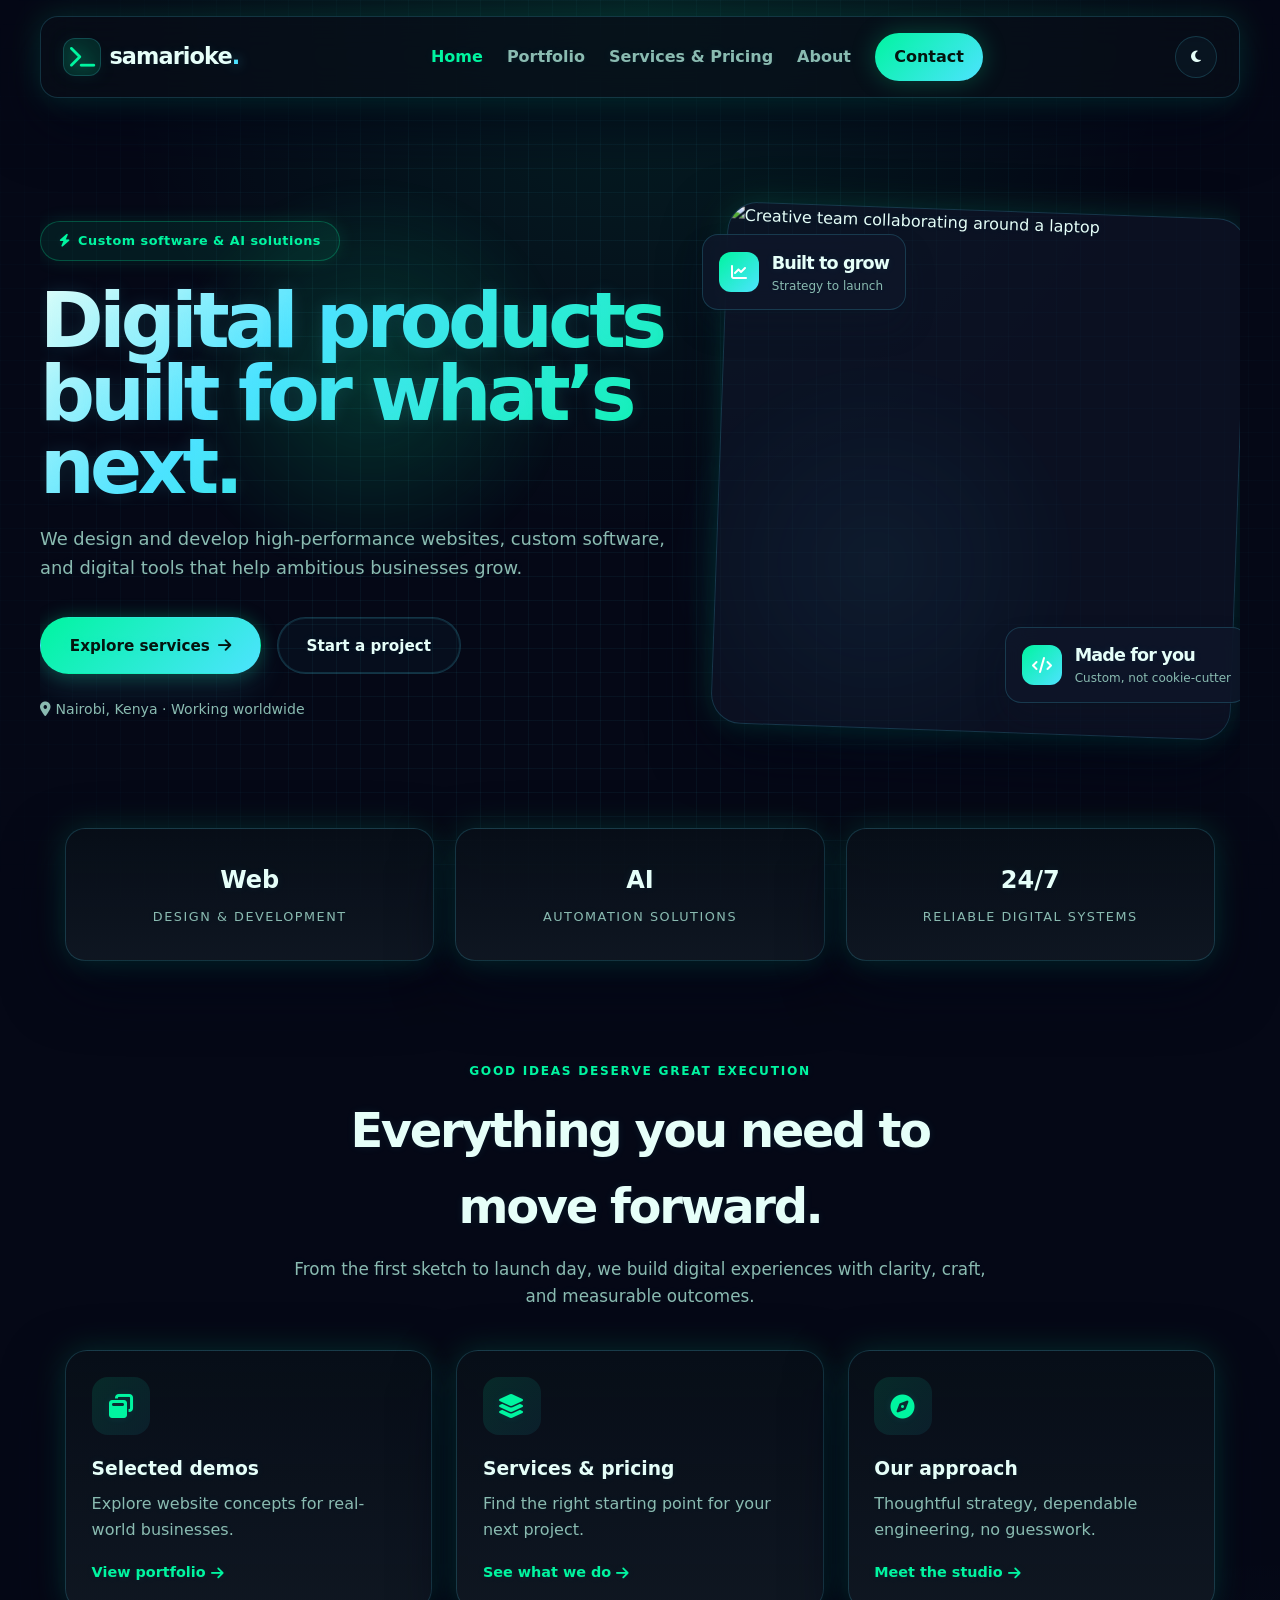
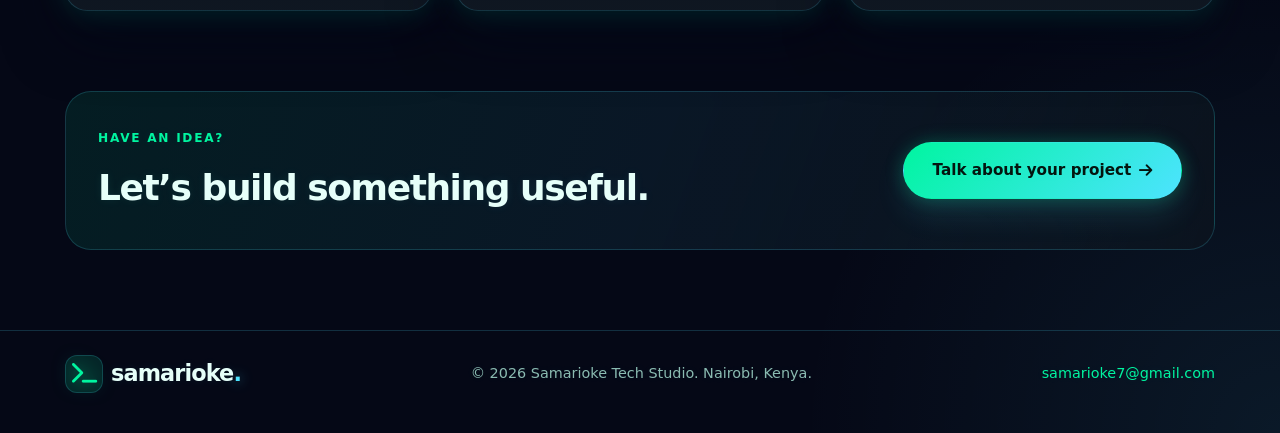
==== index.html @ d82908d6 "Initial site build" ====
<!DOCTYPE html>
<html lang="en">
<head>
    <meta charset="UTF-8">
    <meta name="viewport" content="width=device-width, initial-scale=1.0">
    <meta name="description" content="Samarioke Tech Studio designs and builds modern websites, software, and digital experiences for growing businesses.">
    <title>Samarioke Tech Studio | Digital products, built to scale</title>
    <link rel="icon" href="favicon.svg" type="image/svg+xml">
    <link rel="stylesheet" href="style.css">
    <link rel="stylesheet" href="https://cdnjs.cloudflare.com/ajax/libs/font-awesome/6.4.0/css/all.min.css">
</head>
<body>
    <header class="navbar">
        <a class="logo" href="index.html" aria-label="Samarioke Tech Studio home">
            <span class="logo-mark" aria-hidden="true"><i class="fa-solid fa-terminal"></i></span>
            <span class="logo-name">samarioke<span>.</span></span>
        </a>
        <nav class="nav-links" aria-label="Main navigation">
            <a class="active" aria-current="page" href="index.html">Home</a>
            <a href="portfolio.html">Portfolio</a>
            <a href="services.html">Services &amp; Pricing</a>
            <a href="about.html">About</a>
            <a class="btn-nav" href="contact.html">Contact</a>
        </nav>
        <button class="theme-toggle" id="themeToggle" type="button" aria-label="Switch to light theme" title="Toggle theme">
            <i class="fa-solid fa-moon" aria-hidden="true"></i>
        </button>
    </header>

    <main>
        <section class="hero-section">
            <div class="hero-content">
                <span class="badge"><i class="fa-solid fa-bolt" aria-hidden="true"></i> Custom software &amp; AI solutions</span>
                <h1>Digital products built for what’s next.</h1>
                <p>We design and develop high-performance websites, custom software, and digital tools that help ambitious businesses grow.</p>
                <div class="hero-buttons">
                    <a href="services.html" class="btn primary">Explore services <i class="fa-solid fa-arrow-right" aria-hidden="true"></i></a>
                    <a href="contact.html" class="btn secondary">Start a project</a>
                </div>
                <p class="hero-note"><i class="fa-solid fa-location-dot" aria-hidden="true"></i> Nairobi, Kenya · Working worldwide</p>
            </div>
            <div class="hero-visual" aria-label="A team collaborating on a digital product">
                <div class="image-card main-image-card">
                    <img src="https://images.unsplash.com/photo-1522202176988-66273c2fd55f?auto=format&amp;fit=crop&amp;w=900&amp;q=80" alt="Creative team collaborating around a laptop">
                </div>
                <div class="floating-badge floating-badge-top">
                    <i class="fa-solid fa-chart-line" aria-hidden="true"></i>
                    <div><strong>Built to grow</strong><span>Strategy to launch</span></div>
                </div>
                <div class="floating-badge floating-badge-bottom">
                    <i class="fa-solid fa-code" aria-hidden="true"></i>
                    <div><strong>Made for you</strong><span>Custom, not cookie-cutter</span></div>
                </div>
            </div>
        </section>

        <section class="stats-section" aria-label="Studio highlights">
            <div class="stat-card"><h2>Web</h2><p>Design &amp; development</p></div>
            <div class="stat-card"><h2>AI</h2><p>Automation solutions</p></div>
            <div class="stat-card"><h2>24/7</h2><p>Reliable digital systems</p></div>
        </section>

        <section class="home-intro">
            <div class="section-header">
                <span class="eyebrow">Good ideas deserve great execution</span>
                <h2>Everything you need to move forward.</h2>
                <p>From the first sketch to launch day, we build digital experiences with clarity, craft, and measurable outcomes.</p>
            </div>
            <div class="home-link-grid">
                <a class="home-link-card" href="portfolio.html">
                    <span class="icon-wrapper"><i class="fa-solid fa-window-restore" aria-hidden="true"></i></span>
                    <h3>Selected demos</h3><p>Explore website concepts for real-world businesses.</p>
                    <span class="card-link">View portfolio <i class="fa-solid fa-arrow-right" aria-hidden="true"></i></span>
                </a>
                <a class="home-link-card" href="services.html">
                    <span class="icon-wrapper"><i class="fa-solid fa-layer-group" aria-hidden="true"></i></span>
                    <h3>Services &amp; pricing</h3><p>Find the right starting point for your next project.</p>
                    <span class="card-link">See what we do <i class="fa-solid fa-arrow-right" aria-hidden="true"></i></span>
                </a>
                <a class="home-link-card" href="about.html">
                    <span class="icon-wrapper"><i class="fa-solid fa-compass" aria-hidden="true"></i></span>
                    <h3>Our approach</h3><p>Thoughtful strategy, dependable engineering, no guesswork.</p>
                    <span class="card-link">Meet the studio <i class="fa-solid fa-arrow-right" aria-hidden="true"></i></span>
                </a>
            </div>
        </section>

        <section class="home-cta">
            <div>
                <span class="eyebrow">Have an idea?</span>
                <h2>Let’s build something useful.</h2>
            </div>
            <a href="contact.html" class="btn primary">Talk about your project <i class="fa-solid fa-arrow-right" aria-hidden="true"></i></a>
        </section>
    </main>

    <footer class="site-footer">
        <a class="logo" href="index.html">
            <span class="logo-mark" aria-hidden="true"><i class="fa-solid fa-terminal"></i></span>
            <span class="logo-name">samarioke<span>.</span></span>
        </a>
        <p>&copy; 2026 Samarioke Tech Studio. Nairobi, Kenya.</p>
        <a href="mailto:samarioke7@gmail.com">samarioke7@gmail.com</a>
    </footer>

    <script src="script.js"></script>
</body>
</html>
---- style.css ----
/* CSS Variables for Themes */
:root {
    --bg-primary: #050816;
    --bg-secondary: rgba(10, 15, 27, 0.8);
    --bg-card: rgba(15, 23, 34, 0.88);
    --bg-elevated: rgba(12, 20, 30, 0.96);
    --text-primary: #e6fff9;
    --text-secondary: #8abbb1;
    --accent: #00f5a0;
    --accent-strong: #00d98a;
    --accent-soft: rgba(0, 245, 160, 0.12);
    --accent-2: #4de3ff;
    --border-color: rgba(77, 227, 255, 0.18);
    --shadow: 0 0 30px rgba(0, 245, 160, 0.16), 0 24px 60px rgba(2, 6, 23, 0.8);
}

body.light-mode {
    --bg-primary: #edfdf9;
    --bg-secondary: rgba(255, 255, 255, 0.8);
    --bg-card: rgba(255, 255, 255, 0.96);
    --bg-elevated: rgba(238, 252, 248, 0.98);
    --text-primary: #04150f;
    --text-secondary: #3a5a52;
    --accent: #00a76a;
    --accent-strong: #008b57;
    --accent-soft: rgba(0, 167, 106, 0.08);
    --accent-2: #009dcd;
    --border-color: rgba(35, 82, 70, 0.2);
    --shadow: 0 18px 40px rgba(0, 18, 16, 0.12);
}

* {
    margin: 0;
    padding: 0;
    box-sizing: border-box;
}

html {
    scroll-behavior: smooth;
}

body {
    font-family: 'Segoe UI', system-ui, -apple-system, BlinkMacSystemFont, sans-serif;
    background:
        radial-gradient(circle at top, rgba(0, 245, 160, 0.1), transparent 25%),
        radial-gradient(circle at bottom right, rgba(77, 227, 255, 0.08), transparent 20%),
        var(--bg-primary);
    color: var(--text-primary);
    line-height: 1.6;
    transition: background-color 0.3s ease, color 0.3s ease;
    min-height: 100vh;
    text-shadow: 0 0 10px rgba(77, 227, 255, 0.08);
}

body::before {
    content: "";
    position: fixed;
    inset: 0;
    background-image: linear-gradient(rgba(77, 227, 255, 0.05) 1px, transparent 1px), linear-gradient(90deg, rgba(77, 227, 255, 0.05) 1px, transparent 1px);
    background-size: 24px 24px;
    mask-image: radial-gradient(circle at center, black 45%, transparent 100%);
    pointer-events: none;
    z-index: -1;
}

.navbar {
    width: min(1200px, calc(100% - 2rem));
    margin: 1rem auto 0;
    display: flex;
    justify-content: space-between;
    align-items: center;
    padding: 1rem 1.4rem;
    background: rgba(8, 15, 24, 0.72);
    border: 1px solid var(--border-color);
    border-radius: 18px;
    position: sticky;
    top: 0.75rem;
    z-index: 1000;
    backdrop-filter: blur(18px);
    box-shadow: var(--shadow);
}

body.light-mode .navbar {
    background: rgba(255, 255, 255, 0.82);
}

.logo {
    font-size: 1.4rem;
    font-weight: 800;
    color: var(--text-primary);
    display: flex;
    align-items: center;
    gap: 8px;
    letter-spacing: -0.04em;
    text-transform: none;
    text-decoration: none;
}

.logo-mark {
    width: 38px;
    height: 38px;
    display: inline-flex;
    align-items: center;
    justify-content: center;
    border: 1px solid var(--border-color);
    border-radius: 12px;
    background: var(--accent-soft);
}

.logo-icon {
    color: var(--accent);
    filter: drop-shadow(0 0 12px rgba(0, 245, 160, 0.8));
}

.logo-mark i {
    color: var(--accent);
    filter: drop-shadow(0 0 10px rgba(0, 245, 160, 0.7));
}

.logo-name > span {
    color: var(--accent-2);
    text-shadow: 0 0 12px rgba(77, 227, 255, 0.7);
}

.nav-links {
    display: flex;
    align-items: center;
    gap: 1.5rem;
}

.nav-links a {
    color: var(--text-secondary);
    text-decoration: none;
    font-weight: 600;
    transition: color 0.2s ease, transform 0.2s ease;
}

.nav-links a:hover {
    color: var(--accent);
    transform: translateY(-1px);
}

.nav-links a.active:not(.btn-nav) {
    color: var(--accent);
}

.btn-nav {
    background: linear-gradient(135deg, var(--accent), var(--accent-2));
    color: #04150f !important;
    padding: 0.7rem 1.2rem;
    border-radius: 999px;
    box-shadow: 0 0 25px rgba(0, 245, 160, 0.25);
    font-weight: 800;
}

.theme-toggle {
    background: rgba(77, 227, 255, 0.04);
    border: 1px solid var(--border-color);
    color: var(--text-primary);
    width: 42px;
    height: 42px;
    border-radius: 50%;
    cursor: pointer;
    display: inline-flex;
    align-items: center;
    justify-content: center;
    transition: transform 0.2s ease, border-color 0.2s ease, background 0.2s ease;
}

.theme-toggle:hover {
    transform: translateY(-1px);
    background: rgba(0, 245, 160, 0.08);
    border-color: rgba(0, 245, 160, 0.45);
    box-shadow: 0 0 14px rgba(0, 245, 160, 0.22);
}

.hero-section {
    position: relative;
    width: min(1200px, calc(100% - 2rem));
    margin: 0 auto;
    display: grid;
    grid-template-columns: 1.1fr 0.9fr;
    align-items: center;
    gap: 2.5rem;
    text-align: left;
    padding: 7rem 0 5rem;
    overflow: hidden;
}

.hero-section::before,
.hero-section::after {
    content: "";
    position: absolute;
    border-radius: 50%;
    filter: blur(12px);
    opacity: 0.8;
}

.hero-section::before {
    width: 420px;
    height: 420px;
    background: radial-gradient(circle, rgba(0, 245, 160, 0.22), transparent 68%);
    left: 10%;
    top: 10%;
}

.hero-section::after {
    width: 440px;
    height: 440px;
    background: radial-gradient(circle, rgba(77, 227, 255, 0.18), transparent 68%);
    right: 12%;
    bottom: 4%;
}

.hero-content {
    max-width: 640px;
    position: relative;
    z-index: 1;
}

.hero-visual {
    position: relative;
    display: flex;
    justify-content: center;
    align-items: center;
    min-height: 440px;
    z-index: 1;
}

.image-card {
    position: relative;
    width: min(100%, 520px);
    border-radius: 30px;
    overflow: hidden;
    border: 1px solid var(--border-color);
    box-shadow: var(--shadow);
    background: rgba(15, 23, 42, 0.6);
}

.image-card img {
    display: block;
    width: 100%;
    height: 100%;
    min-height: 520px;
    object-fit: cover;
}

.main-image-card {
    transform: rotate(2deg);
}

.floating-badge {
    position: absolute;
    display: flex;
    align-items: center;
    gap: 0.8rem;
    background: rgba(15, 23, 42, 0.78);
    border: 1px solid var(--border-color);
    backdrop-filter: blur(12px);
    border-radius: 16px;
    padding: 0.85rem 1rem;
    box-shadow: 0 18px 30px rgba(15, 23, 42, 0.22);
}

body.light-mode .floating-badge {
    background: rgba(255, 255, 255, 0.82);
}

.floating-badge i {
    width: 40px;
    height: 40px;
    display: inline-flex;
    align-items: center;
    justify-content: center;
    border-radius: 12px;
    background: linear-gradient(135deg, var(--accent), var(--accent-2));
    color: #fff;
}

.floating-badge strong,
.floating-badge span {
    display: block;
}

.floating-badge strong {
    font-size: 1.1rem;
    letter-spacing: -0.05em;
}

.floating-badge span {
    color: var(--text-secondary);
    font-size: 0.75rem;
}

.floating-badge-top {
    top: 1.5rem;
    left: -1rem;
}

.floating-badge-bottom {
    right: -0.5rem;
    bottom: 1.8rem;
}

.badge {
    background: rgba(0, 245, 160, 0.08);
    color: var(--accent);
    border: 1px solid rgba(0, 245, 160, 0.25);
    padding: 0.55rem 1.1rem;
    border-radius: 999px;
    font-size: 0.8rem;
    font-weight: 700;
    letter-spacing: 0.04em;
    display: inline-flex;
    align-items: center;
    gap: 0.5rem;
    margin-bottom: 1.5rem;
    box-shadow: 0 0 18px rgba(0, 245, 160, 0.12);
}

.hero-content h1 {
    font-size: clamp(2.7rem, 6vw, 5.2rem);
    font-weight: 900;
    line-height: 0.95;
    letter-spacing: -0.06em;
    margin-bottom: 1.3rem;
    background: linear-gradient(135deg, var(--text-primary) 0%, var(--accent-2) 36%, var(--accent) 100%);
    -webkit-background-clip: text;
    background-clip: text;
    color: transparent;
    text-shadow: 0 0 18px rgba(77, 227, 255, 0.12);
}

.hero-content p {
    max-width: 640px;
    margin: 0 0 2.2rem;
    font-size: 1.12rem;
    color: var(--text-secondary);
}

.hero-buttons {
    display: flex;
    gap: 1rem;
    justify-content: flex-start;
    flex-wrap: wrap;
}

.btn {
    display: inline-flex;
    align-items: center;
    justify-content: center;
    gap: 8px;
    padding: 0.95rem 1.8rem;
    border-radius: 999px;
    text-decoration: none;
    font-weight: 700;
    cursor: pointer;
    transition: transform 0.2s ease, box-shadow 0.2s ease, border-color 0.2s ease;
    border: 1px solid transparent;
    font-size: 0.95rem;
}

.btn:hover {
    transform: translateY(-2px);
    box-shadow: var(--shadow);
}

.btn.primary {
    background: linear-gradient(135deg, var(--accent), var(--accent-2));
    color: #04150f;
    box-shadow: 0 0 18px rgba(0, 245, 160, 0.25), 0 16px 30px rgba(77, 227, 255, 0.12);
    font-weight: 800;
}

.btn.primary:hover {
    background: linear-gradient(135deg, var(--accent-strong), var(--accent-2));
    box-shadow: 0 0 22px rgba(0, 245, 160, 0.32);
}

.btn.secondary {
    background: rgba(77, 227, 255, 0.03);
    color: var(--text-primary);
    border-color: var(--border-color);
    box-shadow: inset 0 0 0 1px rgba(77, 227, 255, 0.12);
}

.full-width {
    width: 100%;
    justify-content: center;
}

.stats-section {
    width: min(1150px, calc(100% - 2rem));
    margin: 0 auto 1rem;
    display: grid;
    grid-template-columns: repeat(3, minmax(0, 1fr));
    gap: 1.3rem;
    padding: 1rem 0 0;
    text-align: center;
}

.stat-card {
    background: linear-gradient(180deg, rgba(8, 15, 24, 0.84), rgba(15, 23, 34, 0.96));
    border: 1px solid var(--border-color);
    border-radius: 20px;
    padding: 2rem 1.25rem;
    box-shadow: var(--shadow);
}

body.light-mode .stat-card {
    background: linear-gradient(180deg, rgba(255, 255, 255, 0.94), rgba(236, 252, 247, 0.94));
}

.stat-card h3 {
    font-size: clamp(2rem, 4vw, 3rem);
    color: var(--accent);
    font-weight: 800;
    letter-spacing: -0.05em;
    text-shadow: 0 0 18px rgba(0, 245, 160, 0.18);
}

.stat-card p {
    margin-top: 0.5rem;
    color: var(--text-secondary);
    font-size: 0.8rem;
    text-transform: uppercase;
    letter-spacing: 0.12em;
}

.showcase-section {
    padding: 1rem 1.5rem 4rem;
}

.showcase-container {
    width: min(1150px, 100%);
    margin: 0 auto;
    display: grid;
    grid-template-columns: 1fr 1.1fr;
    gap: 2rem;
    align-items: center;
}

.showcase-copy {
    padding-right: 1rem;
}

.badge-light {
    margin-bottom: 1.2rem;
}

.showcase-copy h2 {
    font-size: clamp(2.1rem, 4vw, 3rem);
    line-height: 1.08;
    letter-spacing: -0.06em;
    margin-bottom: 1rem;
}

.showcase-copy p {
    color: var(--text-secondary);
    font-size: 1.05rem;
    margin-bottom: 1.4rem;
}

.feature-list {
    list-style: none;
    display: grid;
    gap: 0.8rem;
    padding: 0;
    margin: 0 0 1.8rem;
}

.feature-list li {
    display: flex;
    align-items: center;
    gap: 0.7rem;
    color: var(--text-primary);
    font-weight: 600;
}

.feature-list i {
    color: var(--accent-2);
}

.mini-metrics {
    display: grid;
    grid-template-columns: repeat(3, minmax(0, 1fr));
    gap: 1rem;
}

.mini-metrics div {
    background: linear-gradient(180deg, rgba(15, 23, 42, 0.8), rgba(15, 23, 42, 0.96));
    border: 1px solid var(--border-color);
    border-radius: 18px;
    padding: 1rem 0.8rem;
    text-align: center;
}

body.light-mode .mini-metrics div {
    background: linear-gradient(180deg, rgba(255, 255, 255, 0.9), rgba(239, 246, 255, 0.92));
}

.mini-metrics strong {
    display: block;
    font-size: 1.2rem;
    color: var(--accent);
    margin-bottom: 0.2rem;
}

.mini-metrics span {
    color: var(--text-secondary);
    font-size: 0.76rem;
    text-transform: uppercase;
    letter-spacing: 0.08em;
}

.showcase-visual {
    position: relative;
    min-height: 440px;
    display: block;
}

.showcase-image {
    position: absolute;
    overflow: hidden;
    border: 1px solid var(--border-color);
    border-radius: 28px;
    box-shadow: var(--shadow);
}

.showcase-image img {
    display: block;
    width: 100%;
    height: 100%;
    object-fit: cover;
}

.large-image {
    width: 72%;
    height: 100%;
    left: 0;
    top: 0;
}

.small-image {
    width: 46%;
    height: 48%;
    right: 0;
    bottom: 0;
    border-width: 2px;
}

.demo-section {
    padding: 2rem 1.5rem 4rem;
}

.demo-grid {
    width: min(1150px, 100%);
    margin: 0 auto;
    display: grid;
    grid-template-columns: repeat(auto-fit, minmax(290px, 1fr));
    gap: 1.5rem;
}

.demo-card {
    background: linear-gradient(180deg, rgba(8, 15, 24, 0.82), rgba(15, 23, 34, 0.96));
    border: 1px solid var(--border-color);
    border-radius: 24px;
    overflow: hidden;
    box-shadow: var(--shadow);
}

body.light-mode .demo-card {
    background: linear-gradient(180deg, rgba(255, 255, 255, 0.95), rgba(236, 252, 247, 0.94));
}

.demo-preview {
    height: 240px;
    padding: 0.8rem;
    background: rgba(0, 0, 0, 0.18);
    border-bottom: 1px solid var(--border-color);
}

.browser-bar {
    display: flex;
    gap: 0.45rem;
    margin-bottom: 0.9rem;
}

.browser-bar span {
    width: 10px;
    height: 10px;
    border-radius: 50%;
    background: rgba(148, 163, 184, 0.7);
}

.browser-bar span:nth-child(1) {
    background: #ff5f57;
}

.browser-bar span:nth-child(2) {
    background: #ffbd2e;
}

.browser-bar span:nth-child(3) {
    background: #28c840;
}

.preview-content {
    height: calc(100% - 2.2rem);
    border-radius: 14px;
    background: rgba(15, 23, 42, 0.9);
    padding: 0.8rem;
    overflow: hidden;
}

.preview-nav {
    height: 26px;
    width: 100%;
    border-radius: 8px;
    background: linear-gradient(90deg, rgba(0, 245, 160, 0.3), rgba(77, 227, 255, 0.3));
    margin-bottom: 0.8rem;
}

.dark-nav {
    background: linear-gradient(90deg, rgba(77, 227, 255, 0.25), rgba(0, 245, 160, 0.18));
}

.preview-hero {
    height: 84px;
    border-radius: 12px;
    background: linear-gradient(135deg, rgba(0, 245, 160, 0.5), rgba(77, 227, 255, 0.2));
    margin-bottom: 0.8rem;
}

.hero-alt {
    background: linear-gradient(135deg, rgba(77, 227, 255, 0.5), rgba(0, 245, 160, 0.25));
}

.hero-third {
    background: linear-gradient(135deg, rgba(0, 245, 160, 0.25), rgba(255, 255, 255, 0.1));
}

.preview-boxes {
    display: grid;
    grid-template-columns: repeat(3, 1fr);
    gap: 0.55rem;
    height: 68px;
}

.preview-boxes div {
    background: rgba(148, 163, 184, 0.14);
    border-radius: 10px;
}

.boxes-alt {
    grid-template-columns: repeat(2, 1fr);
}

.demo-info {
    padding: 1.2rem 1.1rem 1.3rem;
}

.demo-info h3 {
    margin-bottom: 0.5rem;
    font-size: 1.2rem;
}

.demo-info p {
    color: var(--text-secondary);
    font-size: 0.92rem;
}

.pricing-section,
.testimonials-section {
    padding: 1rem 1.5rem 4rem;
}

.pricing-grid,
.testimonials-grid {
    width: min(1150px, 100%);
    margin: 0 auto;
    display: grid;
    grid-template-columns: repeat(auto-fit, minmax(260px, 1fr));
    gap: 1.5rem;
}

.price-card,
.testimonial {
    background: linear-gradient(180deg, rgba(8, 15, 24, 0.82), rgba(15, 23, 34, 0.96));
    border: 1px solid var(--border-color);
    border-radius: 24px;
    padding: 1.5rem;
    box-shadow: var(--shadow);
}

body.light-mode .price-card,
body.light-mode .testimonial {
    background: linear-gradient(180deg, rgba(255, 255, 255, 0.96), rgba(236, 252, 247, 0.94));
}

.price-card {
    display: flex;
    flex-direction: column;
    gap: 1rem;
}

.price-card.featured {
    border-color: rgba(0, 245, 160, 0.4);
    transform: translateY(-4px);
}

.plan-tag {
    display: inline-block;
    width: fit-content;
    padding: 0.45rem 0.8rem;
    border-radius: 999px;
    background: rgba(0, 245, 160, 0.08);
    border: 1px solid rgba(0, 245, 160, 0.2);
    color: var(--accent);
    font-size: 0.72rem;
    font-weight: 800;
    letter-spacing: 0.08em;
    text-transform: uppercase;
}

.price-card h3 {
    font-size: 2.3rem;
    letter-spacing: -0.06em;
}

.price-card p {
    color: var(--text-secondary);
}

.price-card ul {
    list-style: none;
    margin: 0;
    padding: 0;
    display: grid;
    gap: 0.7rem;
}

.price-card li {
    color: var(--text-primary);
    display: flex;
    align-items: center;
    gap: 0.5rem;
}

.price-card li::before {
    content: "✓";
    color: var(--accent);
    font-weight: bold;
}

.testimonial {
    margin: 0;
}

.testimonial p {
    color: var(--text-primary);
    font-size: 1rem;
    margin-bottom: 1rem;
}

.testimonial footer {
    display: flex;
    flex-direction: column;
    gap: 0.15rem;
    color: var(--text-secondary);
}

.services-section {
    padding: 6rem 1.5rem;
}

.section-header {
    text-align: center;
    margin-bottom: 3rem;
}

.section-header h2 {
    font-size: clamp(2rem, 4vw, 3rem);
    color: var(--text-primary);
    margin-bottom: 0.7rem;
    letter-spacing: -0.05em;
}

.section-header p {
    color: var(--text-secondary);
    font-size: 1.05rem;
}

.services-grid {
    width: min(1150px, 100%);
    margin: 0 auto;
    display: grid;
    grid-template-columns: repeat(auto-fit, minmax(260px, 1fr));
    gap: 2rem;
}

.card {
    position: relative;
    background: linear-gradient(180deg, rgba(8, 15, 24, 0.86), rgba(15, 23, 34, 0.98));
    padding: 2.2rem 1.5rem;
    border-radius: 24px;
    border: 1px solid var(--border-color);
    transition: transform 0.25s ease, border-color 0.25s ease, box-shadow 0.25s ease;
    overflow: hidden;
}

body.light-mode .card {
    background: linear-gradient(180deg, rgba(255, 255, 255, 0.95), rgba(236, 252, 247, 0.94));
}

.card::before {
    content: "";
    position: absolute;
    inset: 0 auto auto 0;
    width: 100%;
    height: 2px;
    background: linear-gradient(90deg, var(--accent), var(--accent-2));
    opacity: 0;
    transition: opacity 0.2s ease;
}
.card:hover {
    transform: translateY(-8px);
    border-color: rgba(0, 245, 160, 0.5);
    box-shadow: var(--shadow);
}

.card:hover::before {
    opacity: 1;
}

.icon-wrapper {
    width: 58px;
    height: 58px;
    display: inline-flex;
    align-items: center;
    justify-content: center;
    border-radius: 16px;
    background: linear-gradient(135deg, var(--accent-soft), rgba(34, 211, 238, 0.08));
    color: var(--accent);
    font-size: 1.5rem;
    margin-bottom: 1.2rem;
}

.card h3 {
    margin-bottom: 0.8rem;
    font-size: 1.3rem;
    letter-spacing: -0.04em;
}

.card p {
    color: var(--text-secondary);
    font-size: 0.96rem;
    margin-bottom: 1.5rem;
}

.card-link {
    color: var(--accent);
    text-decoration: none;
    font-weight: 700;
    font-size: 0.9rem;
    display: inline-flex;
    align-items: center;
    gap: 5px;
}

.contact-section {
    padding: 1rem 1.5rem 5rem;
}

.contact-container {
    width: min(1150px, 100%);
    margin: 0 auto;
    display: grid;
    grid-template-columns: repeat(auto-fit, minmax(300px, 1fr));
    gap: 2rem;
    padding: 2.5rem;
    background: linear-gradient(135deg, rgba(8, 15, 24, 0.82), rgba(15, 23, 34, 0.9));
    border: 1px solid var(--border-color);
    border-radius: 30px;
    box-shadow: var(--shadow);
}

body.light-mode .contact-container {
    background: linear-gradient(135deg, rgba(255, 255, 255, 0.95), rgba(236, 252, 247, 0.9));
}

.contact-info h2 {
    font-size: clamp(2rem, 4vw, 3rem);
    margin-bottom: 1rem;
    letter-spacing: -0.06em;
}

.contact-info p {
    color: var(--text-secondary);
    margin-bottom: 2rem;
    max-width: 440px;
}

.info-item {
    display: flex;
    align-items: center;
    gap: 12px;
    margin-bottom: 1rem;
    color: var(--accent);
}

.info-item i {
    width: 38px;
    height: 38px;
    display: inline-flex;
    align-items: center;
    justify-content: center;
    border-radius: 12px;
    background: var(--accent-soft);
}

.info-item a,
.info-item span {
    color: var(--text-primary);
    text-decoration: none;
}

.info-item a:hover {
    color: var(--accent);
}

.contact-quick-actions {
    display: flex;
    flex-wrap: wrap;
    gap: 0.9rem;
    margin-top: 1.5rem;
}

.quick-action {
    display: inline-flex;
    align-items: center;
    justify-content: center;
    gap: 0.55rem;
    padding: 0.85rem 1.2rem;
    border-radius: 999px;
    text-decoration: none;
    font-weight: 700;
    transition: transform 0.2s ease, box-shadow 0.2s ease;
}

.quick-action:hover {
    transform: translateY(-2px);
}

.quick-action.whatsapp {
    background: linear-gradient(135deg, #25d366, #128c7e);
    color: #fff;
    box-shadow: 0 12px 28px rgba(37, 211, 102, 0.25);
}

.quick-action.email {
    background: rgba(77, 227, 255, 0.08);
    color: var(--text-primary);
    border: 1px solid var(--border-color);
}

.contact-form {
    display: flex;
    flex-direction: column;
    gap: 1.1rem;
}

.form-group {
    display: flex;
    flex-direction: column;
    gap: 0.5rem;
    text-align: left;
}

.form-group label {
    font-size: 0.82rem;
    font-weight: 700;
    letter-spacing: 0.08em;
    text-transform: uppercase;
    color: var(--text-secondary);
}

.contact-form input,
.contact-form textarea {
    width: 100%;
    padding: 1rem 1rem;
    border-radius: 16px;
    border: 1px solid var(--border-color);
    background: rgba(15, 23, 42, 0.5);
    color: var(--text-primary);
    font-size: 1rem;
    transition: border-color 0.2s ease, box-shadow 0.2s ease, transform 0.2s ease;
}

body.light-mode .contact-form input,
body.light-mode .contact-form textarea {
    background: rgba(148, 163, 184, 0.04);
}

.contact-form input:focus,
.contact-form textarea:focus {
    outline: none;
    border-color: rgba(0, 245, 160, 0.65);
    box-shadow: 0 0 0 4px rgba(0, 245, 160, 0.12);
}

.feedback-message {
    text-align: center;
    margin-top: 1.5rem;
    font-weight: 700;
    color: #4ade80;
    min-height: 24px;
}

.feedback-message.error {
    color: #fda4af;
}

.contact-form .feedback-message {
    margin: 0;
    min-height: 1.5em;
}

footer {
    text-align: center;
    padding: 2rem 1rem 3rem;
    color: var(--text-secondary);
    font-size: 0.9rem;
}

@media (max-width: 768px) {
    .navbar {
        flex-wrap: wrap;
        justify-content: center;
        gap: 0.8rem 1rem;
    }

    .nav-links {
        flex-wrap: wrap;
        justify-content: center;
    }

    .hero-section {
        grid-template-columns: 1fr;
        text-align: center;
        padding-top: 5rem;
    }

    .hero-content {
        max-width: 100%;
    }

    .hero-content p {
        margin-left: auto;
        margin-right: auto;
    }

    .hero-buttons {
        flex-direction: column;
        width: min(320px, 100%);
        margin: 0 auto;
        justify-content: center;
    }

    .hero-visual {
        min-height: 300px;
    }

    .image-card img {
        min-height: 360px;
    }

    .floating-badge-top {
        left: 1rem;
    }

    .floating-badge-bottom {
        right: 1rem;
    }

    .showcase-container {
        grid-template-columns: 1fr;
    }

    .showcase-visual {
        min-height: 320px;
    }

    .stats-section {
        grid-template-columns: 1fr;
    }

    .contact-container {
        padding: 1.5rem;
    }
}

.page-hero {
    width: min(900px, calc(100% - 2rem));
    margin: 0 auto;
    padding: 6rem 0 3rem;
    text-align: center;
}

.page-hero h1 {
    max-width: 800px;
    margin: 0 auto 1rem;
    font-size: clamp(2.5rem, 6vw, 4.8rem);
    line-height: 1;
    letter-spacing: -0.06em;
    background: linear-gradient(135deg, var(--text-primary), var(--accent-2) 48%, var(--accent));
    -webkit-background-clip: text;
    background-clip: text;
    color: transparent;
}

.page-hero p {
    max-width: 680px;
    margin: 0 auto;
    color: var(--text-secondary);
    font-size: 1.08rem;
}

.page-hero .badge {
    margin-bottom: 1.25rem;
}

.page-section {
    padding-top: 2rem;
}

.portfolio-page-section {
    padding-top: 1rem;
}

.portfolio-image {
    height: 230px;
    position: relative;
    overflow: hidden;
}

.portfolio-image::after {
    content: "";
    position: absolute;
    inset: 35% 0 0;
    background: linear-gradient(transparent, rgba(5, 8, 22, 0.8));
    pointer-events: none;
}

.portfolio-image img {
    width: 100%;
    height: 100%;
    object-fit: cover;
    display: block;
    transition: transform 0.4s ease;
}

.portfolio-card:hover .portfolio-image img {
    transform: scale(1.045);
}

.portfolio-type {
    position: absolute;
    z-index: 1;
    left: 1rem;
    bottom: 1rem;
    border: 1px solid rgba(77, 227, 255, 0.35);
    border-radius: 999px;
    padding: 0.4rem 0.75rem;
    color: #dffff8;
    background: rgba(5, 8, 22, 0.7);
    font-size: 0.75rem;
    font-weight: 700;
    letter-spacing: 0.04em;
}

.portfolio-card .demo-info {
    min-height: 210px;
    display: flex;
    flex-direction: column;
    align-items: flex-start;
}

.portfolio-card .demo-info .card-link {
    margin-top: auto;
    padding-top: 1rem;
}

.about-story {
    width: min(1150px, calc(100% - 3rem));
    margin: 0 auto;
    display: grid;
    grid-template-columns: 1fr 1fr;
    gap: 3rem;
    align-items: center;
}

.about-image {
    min-height: 390px;
    overflow: hidden;
    border: 1px solid var(--border-color);
    border-radius: 28px;
    box-shadow: var(--shadow);
}

.about-image img {
    display: block;
    width: 100%;
    height: 100%;
    min-height: 390px;
    object-fit: cover;
}

.about-copy h2 {
    margin-bottom: 1rem;
    font-size: clamp(2rem, 4vw, 3.1rem);
    line-height: 1.05;
    letter-spacing: -0.05em;
}

.about-copy p {
    margin-bottom: 1rem;
    color: var(--text-secondary);
}

.about-copy .btn {
    margin-top: 0.5rem;
}

.values-section {
    padding-bottom: 4rem;
}

.values-grid {
    width: min(1150px, calc(100% - 3rem));
    margin: 0 auto;
    display: grid;
    grid-template-columns: repeat(3, minmax(0, 1fr));
    gap: 1.5rem;
}

.values-grid .card h2 {
    margin-bottom: 0.8rem;
    font-size: 1.25rem;
}

.values-grid .card p {
    margin-bottom: 0;
}

.contact-page-section {
    padding-top: 0;
}

.contact-page-section .contact-container {
    margin-bottom: 3rem;
}

.eyebrow {
    display: inline-block;
    margin-bottom: 0.65rem;
    color: var(--accent);
    font-size: 0.76rem;
    font-weight: 800;
    letter-spacing: 0.14em;
    text-transform: uppercase;
}

.hero-note {
    margin: 1.5rem 0 0 !important;
    font-size: 0.88rem !important;
}

.home-intro {
    padding: 5rem 1.5rem;
}

.home-intro .section-header {
    max-width: 720px;
    margin: 0 auto 2.5rem;
}

.home-link-grid {
    width: min(1150px, 100%);
    margin: 0 auto;
    display: grid;
    grid-template-columns: repeat(3, minmax(0, 1fr));
    gap: 1.5rem;
}

.home-link-card {
    display: flex;
    flex-direction: column;
    align-items: flex-start;
    padding: 1.6rem;
    border: 1px solid var(--border-color);
    border-radius: 22px;
    background: linear-gradient(180deg, rgba(8, 15, 24, 0.86), rgba(15, 23, 34, 0.98));
    color: var(--text-primary);
    text-decoration: none;
    box-shadow: var(--shadow);
    transition: transform 0.2s ease, border-color 0.2s ease;
}

body.light-mode .home-link-card {
    background: linear-gradient(180deg, rgba(255, 255, 255, 0.96), rgba(236, 252, 247, 0.94));
}

.home-link-card:hover {
    transform: translateY(-5px);
    border-color: var(--accent);
}

.home-link-card h3 {
    margin-bottom: 0.45rem;
}

.home-link-card p {
    margin-bottom: 1.2rem;
    color: var(--text-secondary);
}

.home-link-card .card-link {
    margin-top: auto;
}

.home-cta {
    width: min(1150px, calc(100% - 3rem));
    margin: 0 auto 5rem;
    padding: 2rem;
    border: 1px solid var(--border-color);
    border-radius: 26px;
    background: linear-gradient(110deg, rgba(0, 245, 160, 0.09), rgba(77, 227, 255, 0.07), rgba(12, 20, 30, 0.75));
    display: flex;
    align-items: center;
    justify-content: space-between;
    gap: 1.5rem;
}

body.light-mode .home-cta {
    background: linear-gradient(110deg, rgba(0, 167, 106, 0.1), rgba(0, 157, 205, 0.08), rgba(255, 255, 255, 0.8));
}

.home-cta h2 {
    font-size: clamp(1.5rem, 3vw, 2.25rem);
    letter-spacing: -0.04em;
}

.site-footer {
    display: flex;
    align-items: center;
    justify-content: space-between;
    gap: 1rem;
    padding: 1.5rem max(1.5rem, calc((100% - 1150px) / 2)) 2.5rem;
    border-top: 1px solid var(--border-color);
}

.site-footer p {
    margin: 0;
}

.site-footer > a:last-child {
    color: var(--accent);
    text-decoration: none;
}

.contact-form input:focus-visible,
.contact-form textarea:focus-visible,
.btn:focus-visible,
.nav-links a:focus-visible,
.theme-toggle:focus-visible {
    outline: 2px solid var(--accent-2);
    outline-offset: 3px;
}

@media (max-width: 768px) {
    .about-story,
    .values-grid,
    .home-link-grid {
        grid-template-columns: 1fr;
    }

    .about-story {
        gap: 1.5rem;
    }

    .about-image,
    .about-image img {
        min-height: 280px;
    }

    .home-cta {
        flex-direction: column;
        align-items: flex-start;
    }

    .site-footer {
        flex-direction: column;
        text-align: center;
    }
}

@media (max-width: 480px) {
    .page-hero {
        padding-top: 4rem;
    }

    .navbar {
        width: calc(100% - 1rem);
        padding: 0.8rem;
    }

    .nav-links {
        gap: 0.65rem 0.9rem;
        font-size: 0.88rem;
    }

    .nav-links .btn-nav {
        padding: 0.55rem 0.9rem;
    }

    .contact-container {
        padding: 1.2rem;
    }
}

@media (prefers-reduced-motion: reduce) {
    *,
    *::before,
    *::after {
        scroll-behavior: auto !important;
        transition-duration: 0.01ms !important;
        animation-duration: 0.01ms !important;
        animation-iteration-count: 1 !important;
    }
}
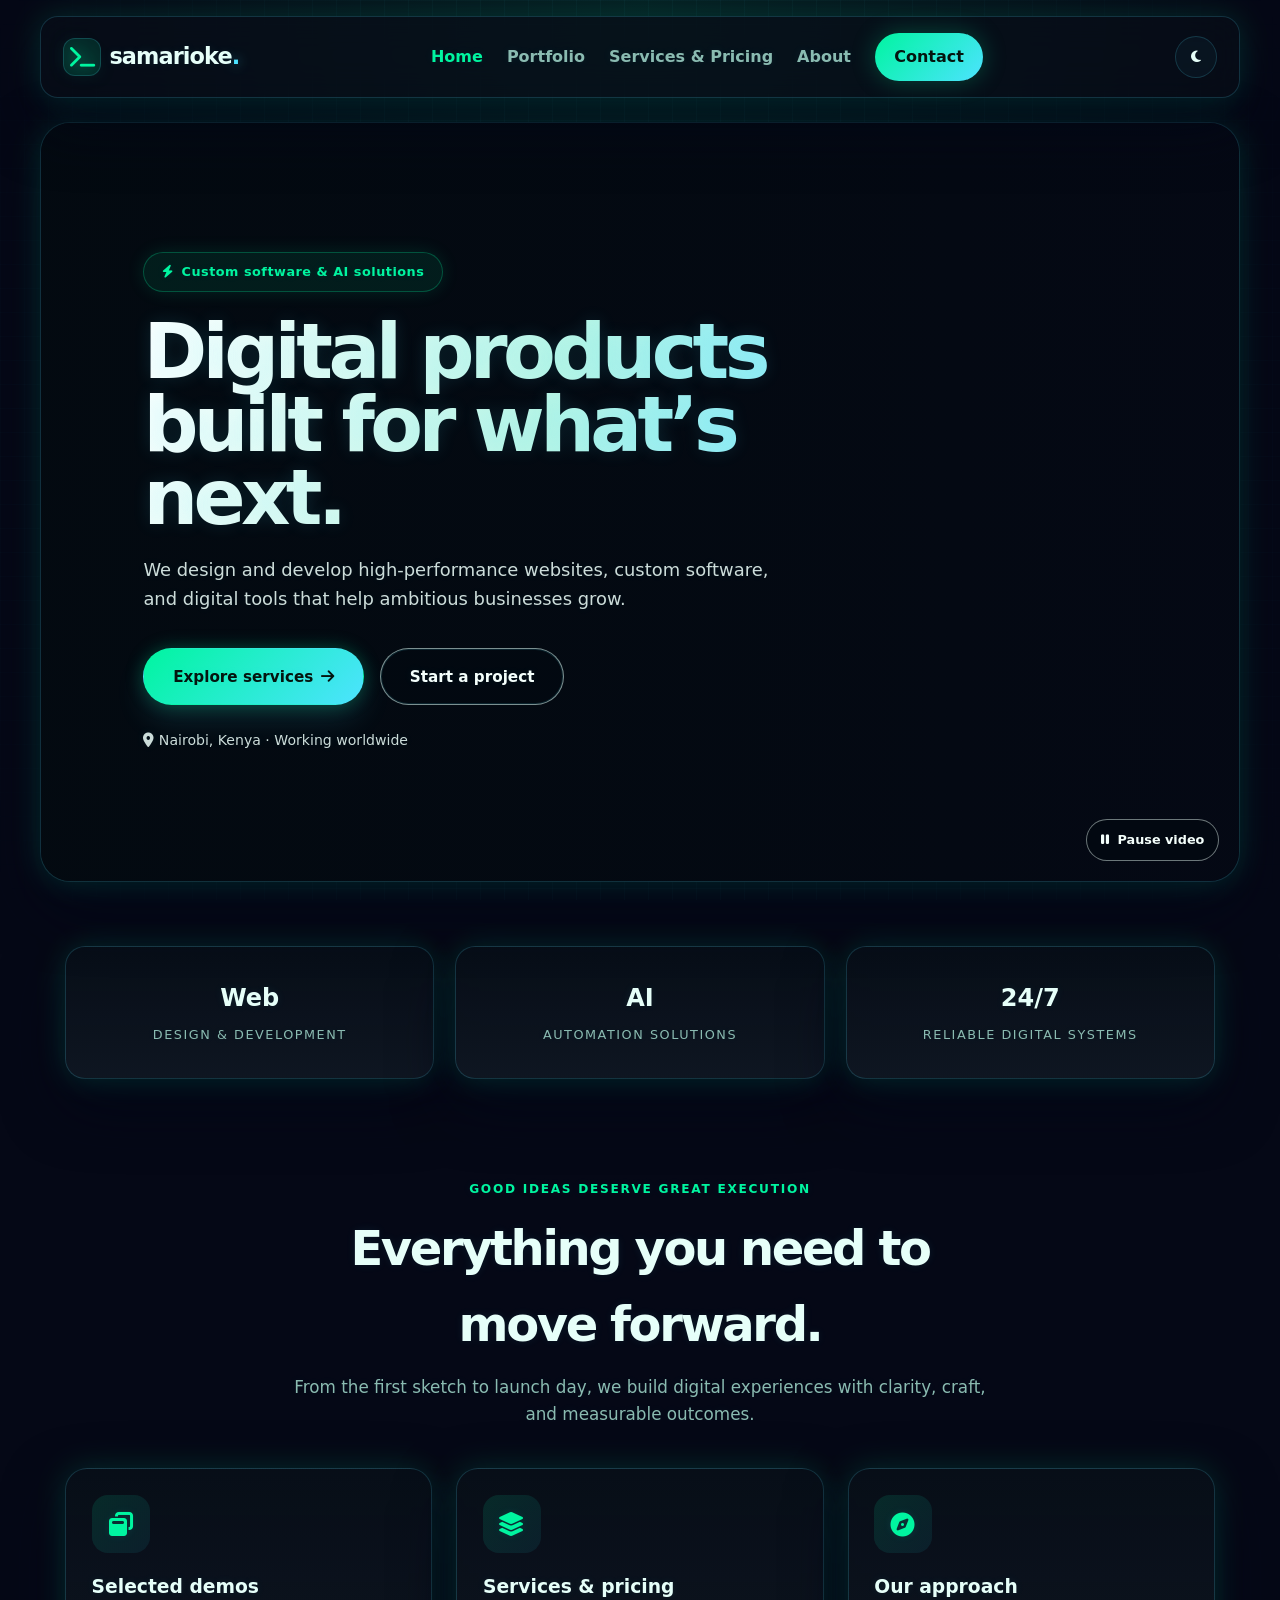
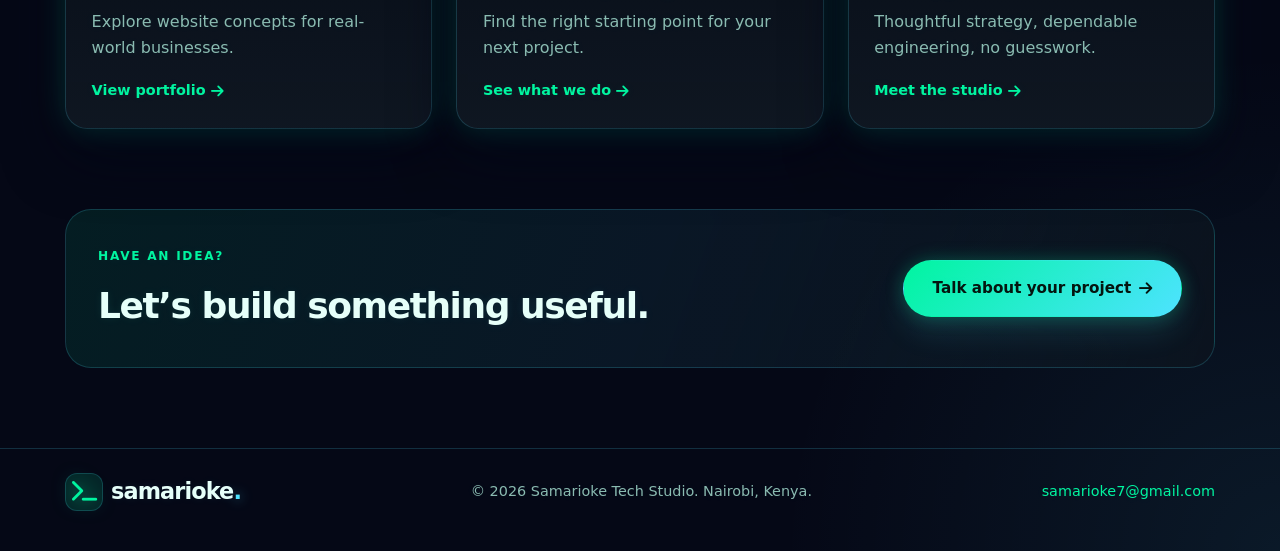
==== commit 66d1fd80: "Add video background to home hero Refresh the home hero with a responsive background video, a still-" ====
--- a/index.html
+++ b/index.html
@@ -7,6 +7,7 @@
     <title>Samarioke Tech Studio | Digital products, built to scale</title>
     <link rel="icon" href="favicon.svg" type="image/svg+xml">
     <link rel="stylesheet" href="style.css">
+    <link rel="stylesheet" href="hero-video.css">
     <link rel="stylesheet" href="https://cdnjs.cloudflare.com/ajax/libs/font-awesome/6.4.0/css/all.min.css">
 </head>
 <body>
@@ -28,7 +29,12 @@
     </header>
 
     <main>
-        <section class="hero-section">
+        <section class="hero-section video-hero" id="video-hero">
+            <div class="hero-video-media" aria-hidden="true">
+                <video id="hero-background-video" autoplay muted loop playsinline preload="metadata" poster="https://images.unsplash.com/photo-1522202176988-66273c2fd55f?auto=format&amp;fit=crop&amp;w=1600&amp;q=85">
+                    <source src="https://videos.pexels.com/video-files/3130284/3130284-hd_1920_1080_30fps.mp4" type="video/mp4">
+                </video>
+            </div>
             <div class="hero-content">
                 <span class="badge"><i class="fa-solid fa-bolt" aria-hidden="true"></i> Custom software &amp; AI solutions</span>
                 <h1>Digital products built for what’s next.</h1>
@@ -39,19 +45,10 @@
                 </div>
                 <p class="hero-note"><i class="fa-solid fa-location-dot" aria-hidden="true"></i> Nairobi, Kenya · Working worldwide</p>
             </div>
-            <div class="hero-visual" aria-label="A team collaborating on a digital product">
-                <div class="image-card main-image-card">
-                    <img src="https://images.unsplash.com/photo-1522202176988-66273c2fd55f?auto=format&amp;fit=crop&amp;w=900&amp;q=80" alt="Creative team collaborating around a laptop">
-                </div>
-                <div class="floating-badge floating-badge-top">
-                    <i class="fa-solid fa-chart-line" aria-hidden="true"></i>
-                    <div><strong>Built to grow</strong><span>Strategy to launch</span></div>
-                </div>
-                <div class="floating-badge floating-badge-bottom">
-                    <i class="fa-solid fa-code" aria-hidden="true"></i>
-                    <div><strong>Made for you</strong><span>Custom, not cookie-cutter</span></div>
-                </div>
-            </div>
+            <button class="hero-video-toggle" id="heroVideoToggle" type="button" aria-controls="hero-background-video" aria-label="Pause background video">
+                <i class="fa-solid fa-pause" aria-hidden="true"></i>
+                <span>Pause video</span>
+            </button>
         </section>
 
         <section class="stats-section" aria-label="Studio highlights">
@@ -104,5 +101,6 @@
     </footer>
 
     <script src="script.js"></script>
+    <script src="hero-video.js"></script>
 </body>
 </html>
--- a/hero-video.css
+++ b/hero-video.css
@@ -0,0 +1,152 @@
+.video-hero {
+    isolation: isolate;
+    width: min(1200px, calc(100% - 2rem));
+    min-height: min(760px, calc(100svh - 130px));
+    display: flex;
+    align-items: center;
+    padding: clamp(3rem, 8vw, 7rem);
+    margin: 1.5rem auto 3rem;
+    border: 1px solid var(--border-color);
+    border-radius: 30px;
+    background-color: #050816;
+    background-image:
+        linear-gradient(90deg, rgba(3, 10, 16, 0.9) 0%, rgba(3, 10, 16, 0.68) 55%, rgba(3, 10, 16, 0.3) 100%),
+        url("https://images.unsplash.com/photo-1522202176988-66273c2fd55f?auto=format&fit=crop&w=1600&q=85");
+    background-size: cover;
+    background-position: center;
+    box-shadow: var(--shadow);
+}
+
+.video-hero::before {
+    display: none;
+}
+
+.video-hero::after {
+    inset: 0;
+    width: auto;
+    height: auto;
+    border-radius: inherit;
+    filter: none;
+    opacity: 1;
+    background: linear-gradient(90deg, rgba(3, 10, 16, 0.9) 0%, rgba(3, 10, 16, 0.68) 55%, rgba(3, 10, 16, 0.3) 100%);
+    z-index: 1;
+}
+
+.hero-video-media {
+    position: absolute;
+    inset: 0;
+    z-index: 0;
+    overflow: hidden;
+    border-radius: inherit;
+    background-color: #050816;
+    background-image: url("https://images.unsplash.com/photo-1522202176988-66273c2fd55f?auto=format&fit=crop&w=1600&q=85");
+    background-size: cover;
+    background-position: center;
+}
+
+.hero-video-media video {
+    width: 100%;
+    height: 100%;
+    object-fit: cover;
+    object-position: center;
+}
+
+.video-hero .hero-content {
+    width: min(720px, 100%);
+    max-width: 720px;
+    z-index: 2;
+}
+
+.video-hero .hero-content h1 {
+    background: linear-gradient(110deg, #fff 0%, #b9f5e5 55%, #74e4ff 100%);
+    -webkit-background-clip: text;
+    background-clip: text;
+}
+
+.video-hero .hero-content > p {
+    color: rgba(238, 255, 250, 0.86);
+}
+
+.video-hero .hero-note {
+    margin: 1.5rem 0 0;
+    font-size: 0.92rem;
+}
+
+.video-hero .btn.secondary {
+    border-color: rgba(225, 255, 249, 0.55);
+    color: #f4fffc;
+    background: rgba(3, 10, 16, 0.28);
+}
+
+.video-hero .hero-video-toggle {
+    position: absolute;
+    right: 1.25rem;
+    bottom: 1.25rem;
+    z-index: 2;
+    display: inline-flex;
+    align-items: center;
+    gap: 0.55rem;
+    min-height: 42px;
+    padding: 0.6rem 0.85rem;
+    border: 1px solid rgba(238, 255, 250, 0.45);
+    border-radius: 999px;
+    background: rgba(3, 10, 16, 0.58);
+    color: #f4fffc;
+    font: inherit;
+    font-size: 0.8rem;
+    font-weight: 700;
+    cursor: pointer;
+    backdrop-filter: blur(10px);
+}
+
+.video-hero .hero-video-toggle:hover,
+.video-hero .hero-video-toggle:focus-visible {
+    border-color: var(--accent-2);
+    outline: 2px solid transparent;
+}
+
+@media (max-width: 768px) {
+    .video-hero {
+        min-height: 650px;
+        padding: 4rem 1.5rem;
+        margin-top: 1rem;
+        text-align: left;
+    }
+
+    .video-hero .hero-content {
+        text-align: left;
+    }
+
+    .video-hero .hero-content > p {
+        margin-left: 0;
+        margin-right: 0;
+    }
+
+    .video-hero .hero-buttons {
+        width: 100%;
+        align-items: flex-start;
+    }
+}
+
+@media (max-width: 480px) {
+    .video-hero {
+        min-height: 620px;
+        padding: 3.5rem 1.25rem 5rem;
+        border-radius: 22px;
+    }
+
+    .video-hero .hero-video-toggle {
+        right: 0.85rem;
+        bottom: 0.85rem;
+    }
+}
+
+@media (prefers-reduced-motion: reduce) {
+    .hero-video-media video {
+        display: none;
+    }
+
+    .video-hero .hero-video-toggle {
+        display: none;
+    }
+}
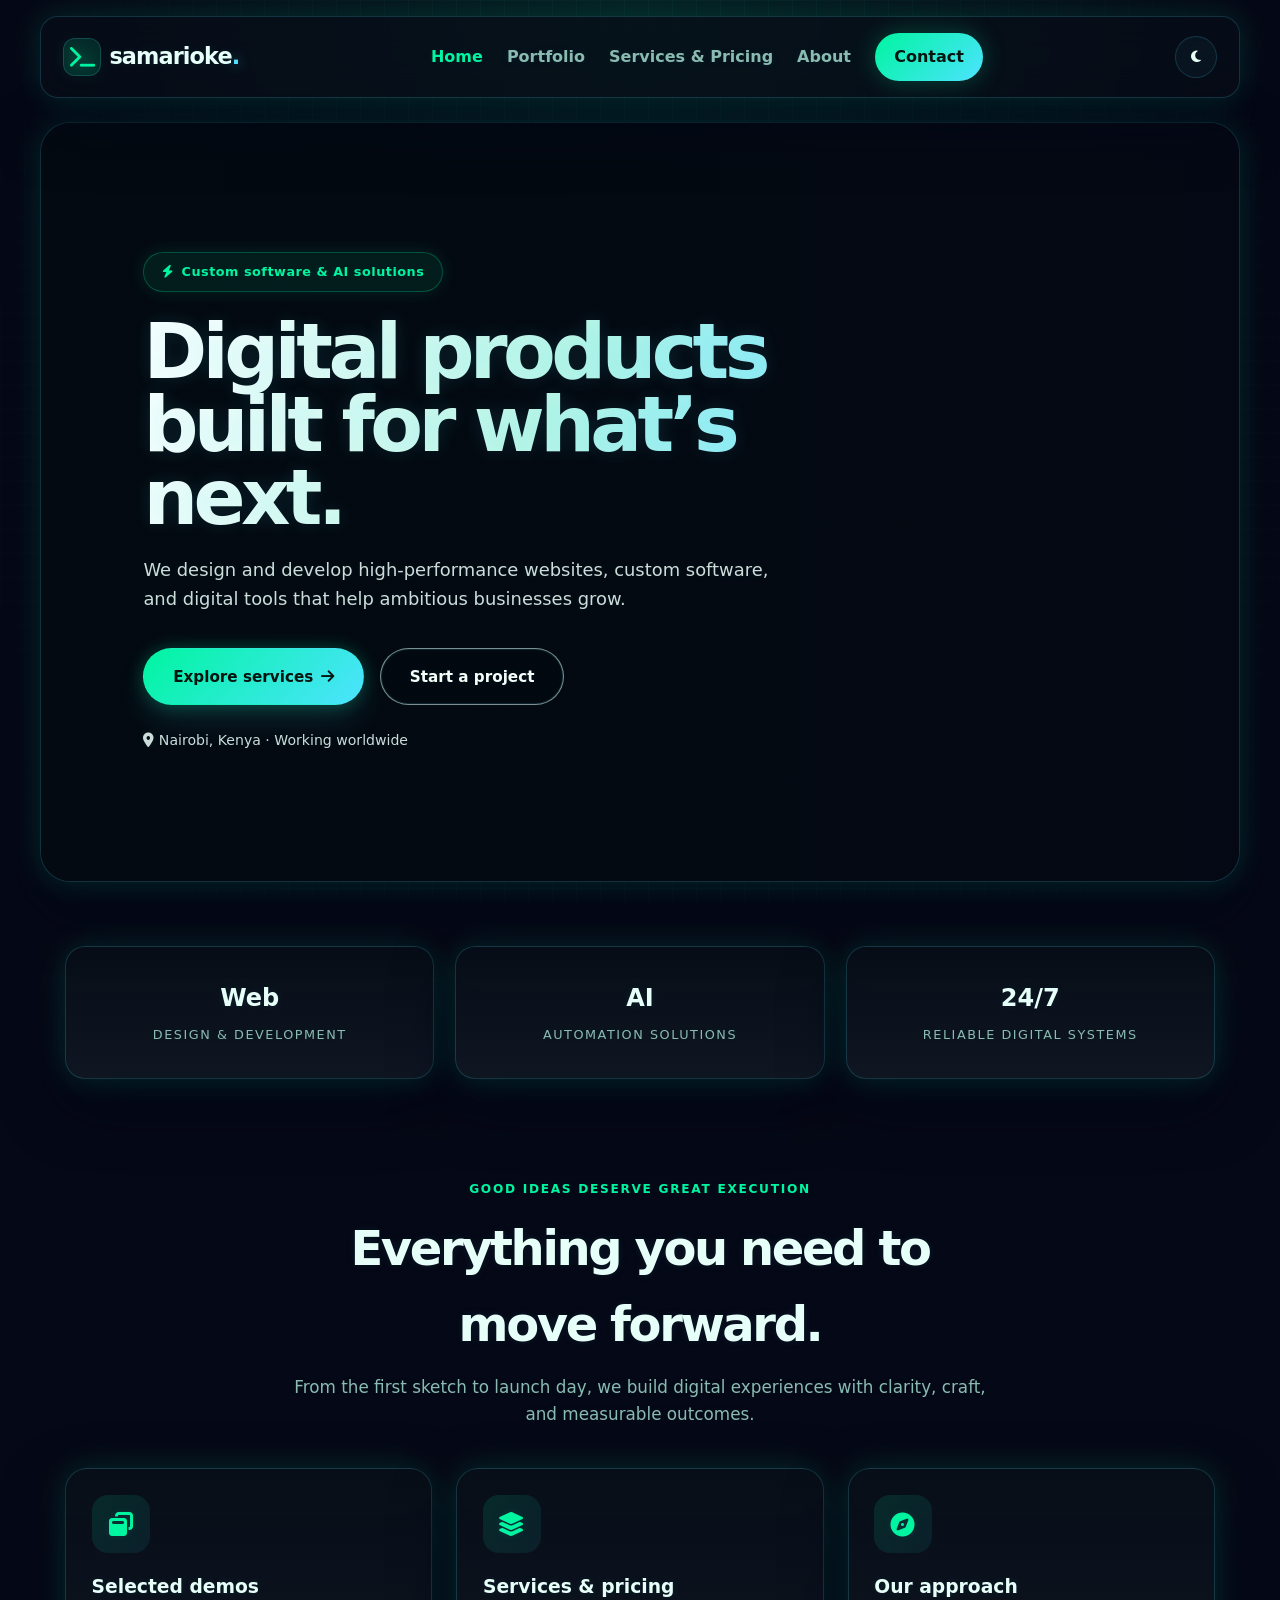
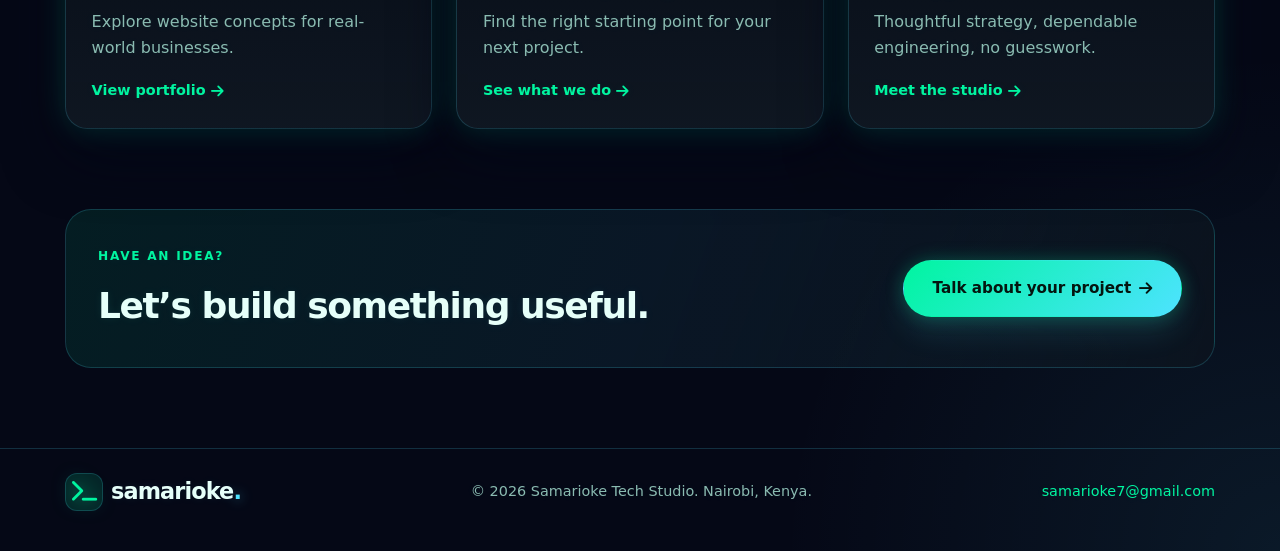
==== commit c16956bd: "Autoplay looping video in home hero Remove the pause control and playback script so the muted hero v" ====
--- a/index.html
+++ b/index.html
@@ -31,7 +31,7 @@
     <main>
         <section class="hero-section video-hero" id="video-hero">
             <div class="hero-video-media" aria-hidden="true">
-                <video id="hero-background-video" autoplay muted loop playsinline preload="metadata" poster="https://images.unsplash.com/photo-1522202176988-66273c2fd55f?auto=format&amp;fit=crop&amp;w=1600&amp;q=85">
+                <video id="hero-background-video" autoplay muted loop playsinline preload="auto" poster="https://images.unsplash.com/photo-1522202176988-66273c2fd55f?auto=format&amp;fit=crop&amp;w=1600&amp;q=85">
                     <source src="https://videos.pexels.com/video-files/3130284/3130284-hd_1920_1080_30fps.mp4" type="video/mp4">
                 </video>
             </div>
@@ -45,10 +45,6 @@
                 </div>
                 <p class="hero-note"><i class="fa-solid fa-location-dot" aria-hidden="true"></i> Nairobi, Kenya · Working worldwide</p>
             </div>
-            <button class="hero-video-toggle" id="heroVideoToggle" type="button" aria-controls="hero-background-video" aria-label="Pause background video">
-                <i class="fa-solid fa-pause" aria-hidden="true"></i>
-                <span>Pause video</span>
-            </button>
         </section>
 
         <section class="stats-section" aria-label="Studio highlights">
@@ -101,6 +97,5 @@
     </footer>
 
     <script src="script.js"></script>
-    <script src="hero-video.js"></script>
 </body>
 </html>
--- a/hero-video.css
+++ b/hero-video.css
@@ -78,33 +78,6 @@
     background: rgba(3, 10, 16, 0.28);
 }
 
-.video-hero .hero-video-toggle {
-    position: absolute;
-    right: 1.25rem;
-    bottom: 1.25rem;
-    z-index: 2;
-    display: inline-flex;
-    align-items: center;
-    gap: 0.55rem;
-    min-height: 42px;
-    padding: 0.6rem 0.85rem;
-    border: 1px solid rgba(238, 255, 250, 0.45);
-    border-radius: 999px;
-    background: rgba(3, 10, 16, 0.58);
-    color: #f4fffc;
-    font: inherit;
-    font-size: 0.8rem;
-    font-weight: 700;
-    cursor: pointer;
-    backdrop-filter: blur(10px);
-}
-
-.video-hero .hero-video-toggle:hover,
-.video-hero .hero-video-toggle:focus-visible {
-    border-color: var(--accent-2);
-    outline: 2px solid transparent;
-}
-
 @media (max-width: 768px) {
     .video-hero {
         min-height: 650px;
@@ -134,19 +107,4 @@
         padding: 3.5rem 1.25rem 5rem;
         border-radius: 22px;
     }
-
-    .video-hero .hero-video-toggle {
-        right: 0.85rem;
-        bottom: 0.85rem;
-    }
 }
-
-@media (prefers-reduced-motion: reduce) {
-    .hero-video-media video {
-        display: none;
-    }
-
-    .video-hero .hero-video-toggle {
-        display: none;
-    }
-}
